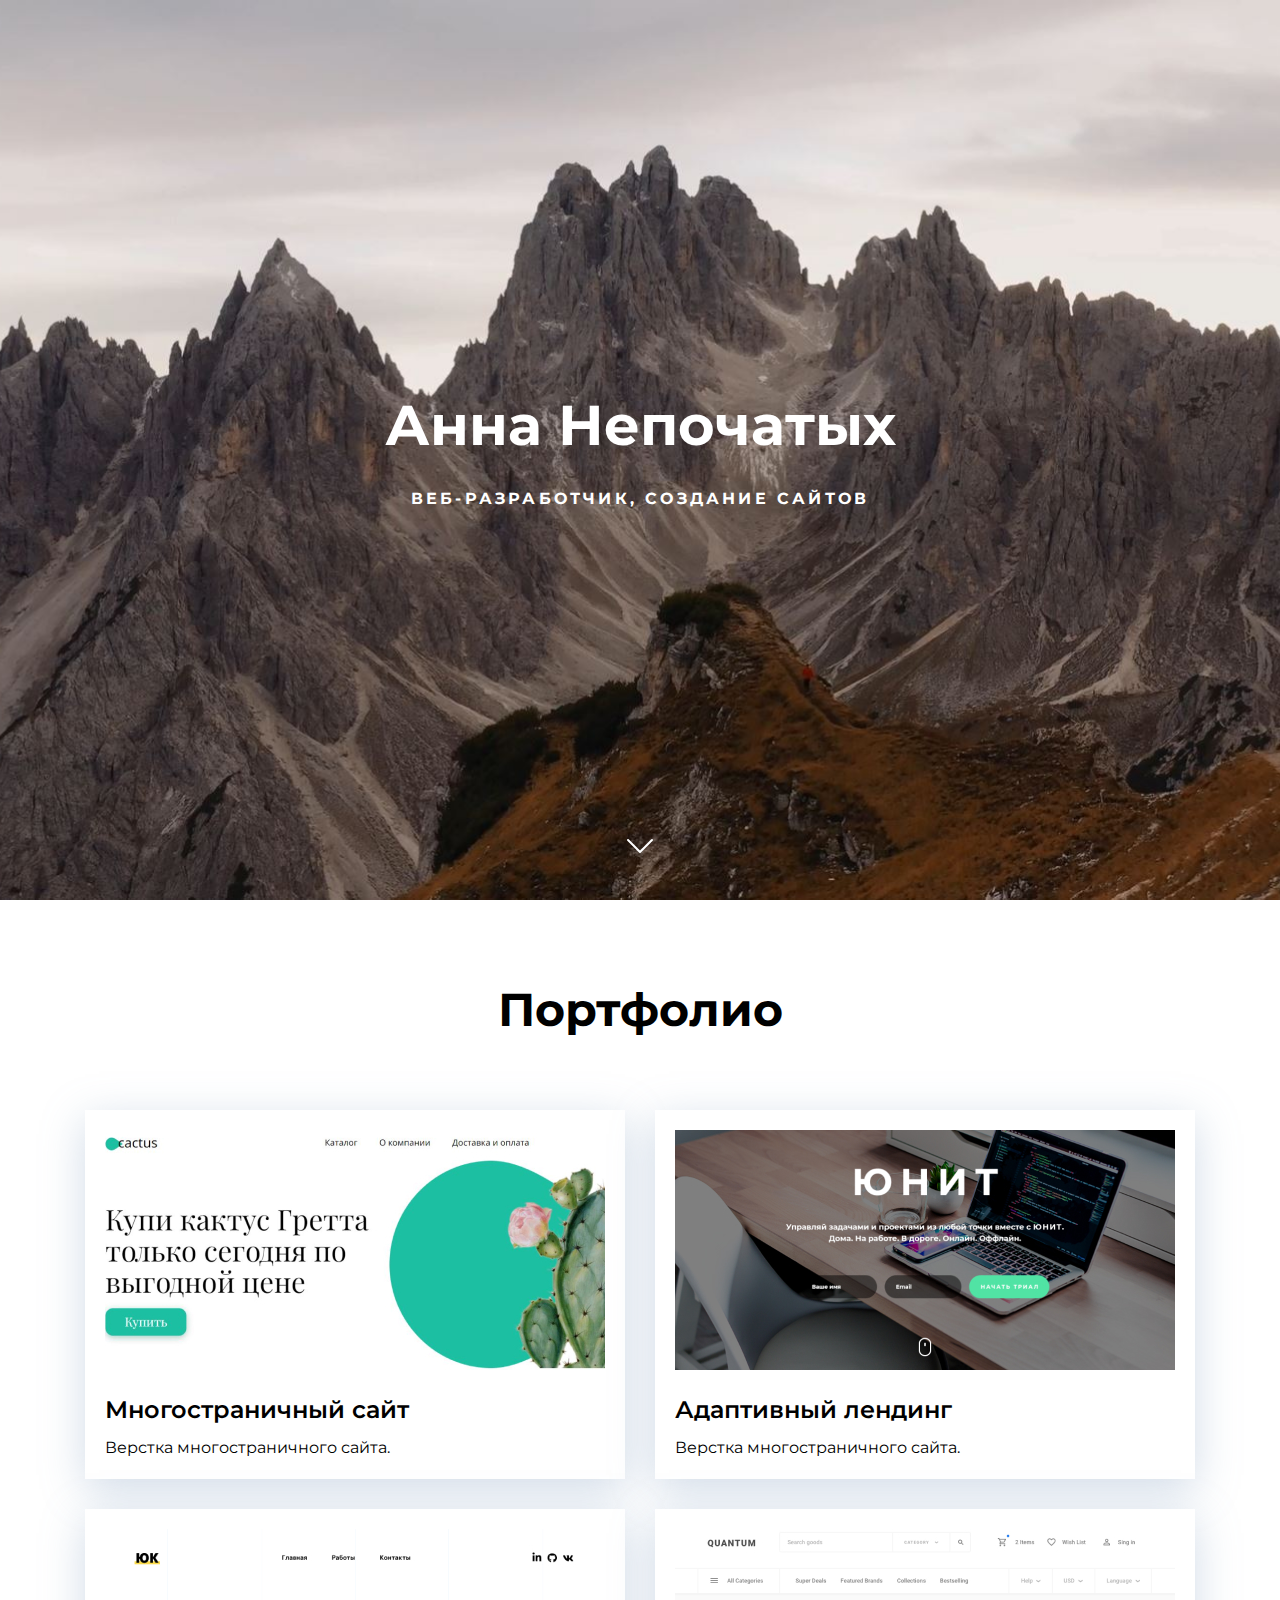
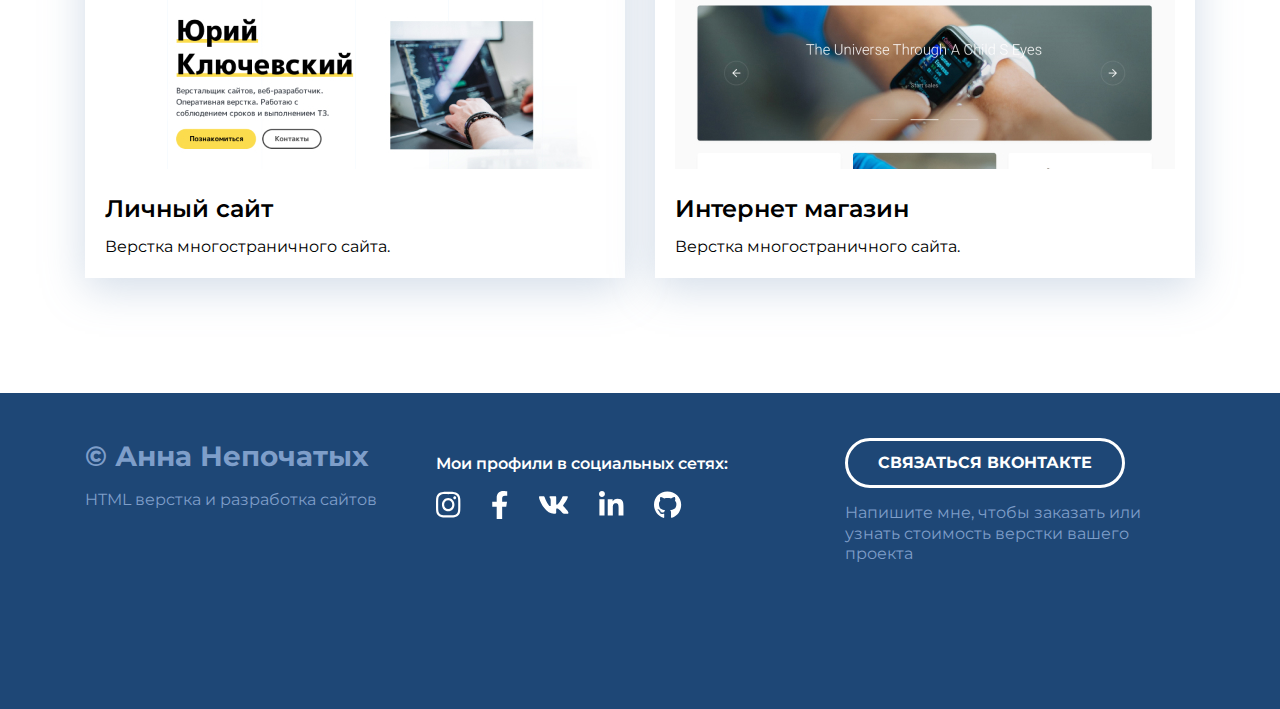
==== index.html @ 3bda2d3a "Add files via upload" ====
<!DOCTYPE html>
<html lang="ru">
<head>
    <meta charset="UTF-8">
    <meta http-equiv="X-UA-Compatible" content="IE=edge">
    <meta name="viewport" content="width=device-width, initial-scale=1.0">
    <link rel="stylesheet" href="./css/main.css">
    <link rel="stylesheet" href="./css/media.css">
    <link href="https://fonts.googleapis.com/css2?family=Montserrat:wght@400;600;700&display=swap" rel="stylesheet">
    <title>Сайт портфолио</title>
</head>
<body>
    <header class="header" id="header">
        <h1 class="header-title">Анна Непочатых</h1>
        <p class="header-subtitle">веб-разработчик, создание сайтов</p>
        <a href="#portfolio" class="header-arrow">
            <img src="./img/icons/chevron-down.svg" alt="Arrow">
        </a>
    </header>

    <main>
        <section class="portfolio" id="portfolio">
            <div class="container">
                <h2 class="portfolio-header">Портфолио</h2>
                <div class="portfolio-cards-wrapper">
                    <div class="card">
                        <a class="card-link" href="cactus-shop.html">
                            <img class="card-img" src="./img/portfolio/cactus-shop.jpg" alt="Многостраничный сайт">
                            <h3 class="card-title">Многостраничный сайт</h3>
                            <p>Верстка многостраничного сайта.</p>
                        </a>
                    </div>
    
                    <div class="card">
                        <a class="card-link" href="cactus-shop.html">
                            <img class="card-img" src="./img/portfolio/unit.jpg" alt="Адаптивный лендинг">
                            <h3 class="card-title">Адаптивный лендинг</h3>
                            <p>Верстка многостраничного сайта.</p>
                        </a>
                    </div>
    
                    <div class="card">
                        <a class="card-link" href="cactus-shop.html">
                            <img class="card-img" src="./img/portfolio/portfolio.jpg" alt="Личный сайт">
                            <h3 class="card-title">Личный сайт</h3>
                            <p>Верстка многостраничного сайта.</p>
                        </a>
                    </div>
    
                    <div class="card">
                        <a class="card-link" href="cactus-shop.html">
                            <img class="card-img" src="./img/portfolio/quantum.jpg" alt="Интернет магазин">
                            <h3 class="card-title">Интернет магазин</h3>
                            <p>Верстка многостраничного сайта.</p>
                        </a>
                    </div> 
                </div>
            </div>
        </section>
    </main>

    <footer class="footer">
        <div class="container">
            <div class="footer-row">
                <div class="footer-copyright">
                    <div class="footer-copyright-name">© Анна Непочатых</div>
                    <p>HTML верстка и разработка сайтов</p>
                </div>

                <div class="footer-icons footer-col">
                    <p>Мои профили в социальных сетях:</p>
                    <div class="footer-icons-row">
                        <a href="#">
                            <img src="./img/icons/insta.svg" alt="">
                        </a>
                        <a href="#">
                            <img src="./img/icons/facebook.svg" alt="">
                        </a>
                        <a href="#">
                            <img src="./img/icons/vk.svg" alt="">
                        </a>
                        <a href="#">
                            <img src="./img/icons/in.svg" alt="">
                        </a>
                        <a href="#">
                            <img src="./img/icons/git.svg" alt="">
                        </a>
                    </div>
                </div>

                <div class="footer-contacts footer-col">
                    <a href="#" class="footer-button">
                        Связаться Вконтакте
                    </a>
                    <p>Напишите мне, чтобы заказать или узнать стоимость верстки вашего проекта</p>
                </div>
            </div>
        </div>
    </footer>

    <!-- Библиотеки и плагины -->
    <script src="./libs/jquery/jquery-3.6.1.min.js"></script>
    <script src="./libs/vide/jquery.vide.js"></script>

    <!-- Собственные скрипты -->
    <script src="./js/main.js"></script>
</body>
</html>
---- css/main.css ----
* {
    box-sizing: border-box;
}
html {
    scroll-behavior: smooth;
}

body {
    margin: 0;
    font-family: 'Montserrat', sans-serif;
    color: #000000;
}
img {
    max-width: 100%;
}

.container{
    max-width: 1140px;
    padding-left: 15px;
    padding-right: 15px;
    margin-left: auto;
    margin-right: auto;
}

.header {
    display: flex;
    position: relative;
    flex-direction: column; /* Выставляем flex-элементы в колонку, основная ось - Y */
    justify-content: center; /* Выравнивание по основной оси */
    align-items: center; /* Выравнивание по перечной оси - Х */

    width: 100%;
    height: 100vh;
    background-size: cover;
    background-position: center;
}

.header-title {
    margin: 0;
    margin-bottom: 25px;
    font-weight: 700;
    font-size: 56px;
    line-height: 130%;
    text-align: center;
    color: #FFFFFF;
}

.header-subtitle {
    margin: 0;
    font-weight: 700;
    font-size: 16px;
    line-height: 150%;
    text-align: center;
    letter-spacing: 0.2em;
    text-transform: uppercase;
    color: #FFFFFF;
}

.header-arrow {
    position: absolute;
    bottom: 30px;
    left: 50%;
    transform: translate(-50%, 0);
    width: 48px;
    height: 48px;
}

.portfolio {
    padding-top: 80px;
    padding-bottom: 115px;
}

.portfolio-header {
    margin: 0 0 70px;
    font-weight: 700;
    font-size: 46px;
    line-height: 130%;
    text-align: center;
    color: #000000;
}

.portfolio-cards-wrapper {
    display: flex;
    flex-wrap: wrap;
    justify-content: space-between;
    row-gap: 30px;
}

.card {
    max-width: 540px;
    background-color: #fff;
    box-shadow: 0px 10px 40px rgba(126, 155, 189, 0.35);
    transition: transform 0.2s ease-in;
}

.card:hover {
    transform: translateY(-15px);
}

.card p {
    margin: 0;
    font-size: 16px;
    line-height: 130%;
}

.card-link {
    padding: 20px;
    display: block;
    text-decoration: none;
    color: #000000;
    transition: color 0.2s ease-in;
}

.card-link:hover {
    color: rgb(39, 91, 236);
}

.card-img {
    margin-bottom: 20px;
}

.card-title {
    margin: 0;
    margin-bottom: 13px;
    font-weight: 600;
    font-size: 24px;
    line-height: 130%;
}

.footer {
    padding-top: 45px;
    padding-bottom: 129px;
    background: #1E4776;
    color: #fff;
}

.footer-row {
    display: flex;
    flex-direction: row;
    justify-content: space-between;
}

.footer-col {
    max-width: 350px;
    flex-grow: 1;
}

.footer-copyright {
    color: #7E9EC9;
    line-height: 1.3;
}

.footer-copyright-name {
    font-weight: 700;
    font-size: 28px;
    margin-bottom: 15px;
}

.footer-copyright-name p {
    margin: 0;
    margin-bottom: 15px;
    font-size: 16px;
    font-weight: 600;
}

.footer-icons p {
    font-weight: 600;
    font-size: 16px;
    line-height: 1.3;
}

.footer-icons-row {
    display: flex;
    align-items: center;
}

.footer-icons-row > * + * {
    margin-left: 30px;
}

.footer-contacts p {
    margin: 15px 0;
    font-weight: 400;
    font-size: 16px;
    line-height: 1.3;
    color: #7E9EC9;
}

.footer-button {
    display: inline-block;
    height: 50px;
    padding-left: 30px;
    padding-right: 30px;

    border: 3px solid #FFFFFF;
    border-radius: 50px;

    color: #fff;
    line-height: 44px;
    font-weight: 700;
    font-size: 16px;
    text-transform: uppercase;
    text-decoration: none;
    transition: all 0.2s ease-in;
}

.footer-button:hover {
    background-color: #fff;
    color: #1E4776;
}

.project {
    padding: 80px 0 120px 0;
    text-align: center;
}

.project-header {
    margin: 0;
    margin-bottom: 40px;
    font-weight: 700;
    font-size: 46px;
    line-height: 1.3;
}

.project-img {
    margin-bottom: 69px;
}

.project-description {
    margin: 0 auto 60px;
    max-width: 730px;
}

.project-description p {
    margin-top: 0;
    margin-bottom: 15px;
    font-size: 16px;
    line-height: 1.5;
}

.project-btn-back {
    display: inline-block;
    height: 60px;
    padding-left: 30px;
    padding-right: 30px;

    border: 3px solid #275BEC;
    border-radius: 50px;

    color: #275BEC;
    font-weight: 700;
    font-size: 16px;
    line-height: 54px;
    text-transform: uppercase;
    text-decoration: none;
    transition: all 0.2s ease-in;
}

.project-btn-back:hover {
    background-color: #275BEC;
    color: #fff;
}
---- css/media.css ----
@media (max-width: 1140px) {
    .card {
        width: calc(50% - 15px);
    }
    .footer {
        padding-top: 40px;
        padding-bottom: 60px;
    }
    .footer-row {
        flex-direction: column-reverse;
        align-items: center;
        text-align: center;
    }
    .footer-col {
        margin-bottom: 50px;
    }
    .footer-col:first-child {
        margin-bottom: 0;
    }
}

@media (max-width: 760px) {
    .header-title {
        font-size: 32px;
    }
    .header-subtitle {
        font-size: 14px;
    }
    .portfolio {
        padding-top: 40px;
        padding-bottom: 60px;
    }
    .portfolio-header {
        font-size: 32px;
        margin-bottom: 30px;
    }
    .portfolio-cards-wrapper {
        justify-content: center;
    }
    .card {
        max-width: 530px;
        width: 100%;
    }
    .card-link {
        padding: 15px;
    }
    .card-img {
        margin-bottom: 10px;
    }
    .card-title {
        font-size: 18px;
        margin-bottom: 10px;
    }
    .card p {
        font-size: 14px;
    }
    .footer-copyright-name {
        font-size: 18px;
        margin-bottom: 5px;
    }
    .footer-copyright-name p {
        font-size: 14px;
    }
    .footer-icons p {
        font-size: 14px;
    }
    .footer-contacts p {
        font-size: 14px;
        margin: 0;
        margin-top: 15px;
    }

    .project {
        padding: 40px 0 60px;
    }
    .project-header {
        font-size: 28px;
        margin-bottom: 30px;
    }
    .project-img {
        margin-bottom: 20px;
    }
    .project-description {
        margin-bottom: 50px;
    }
    .project-btn-back {
        padding: 0 10px;
        width: 100%;
        max-width: 320px;
    }
}
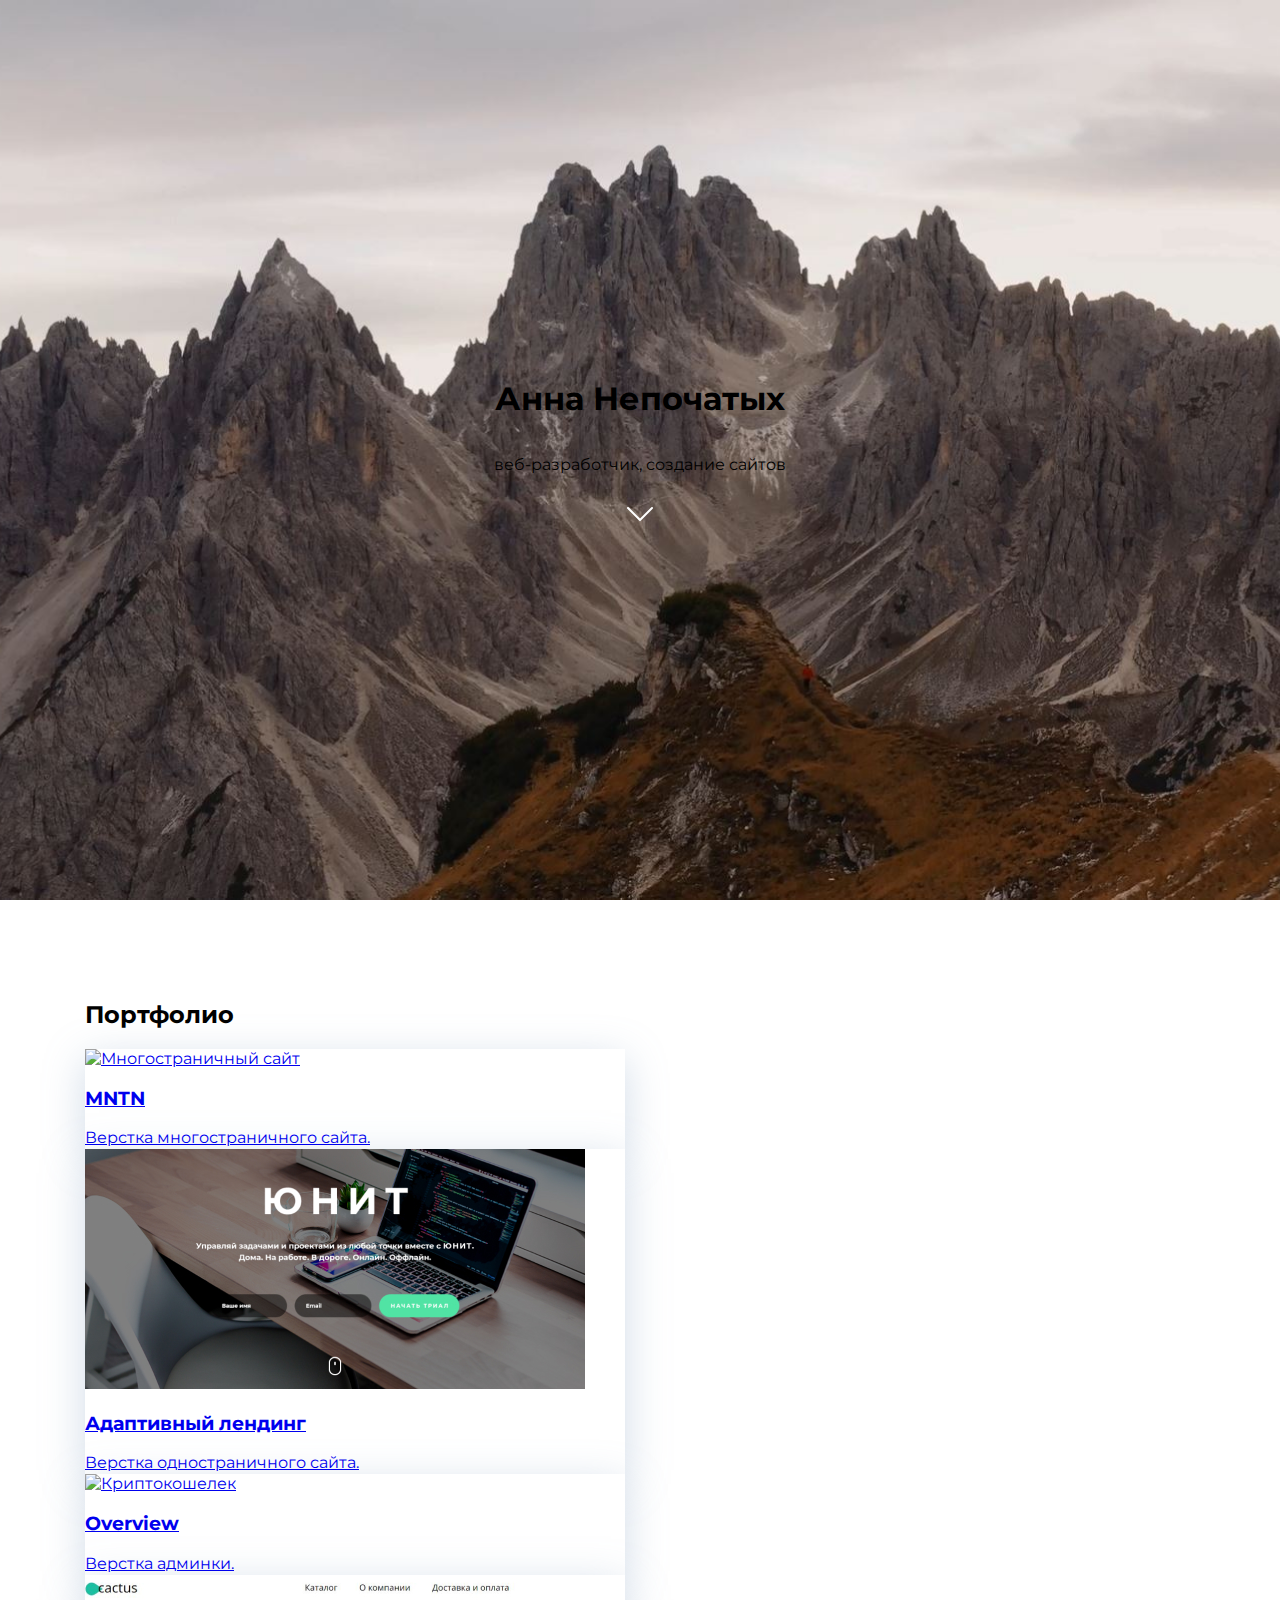
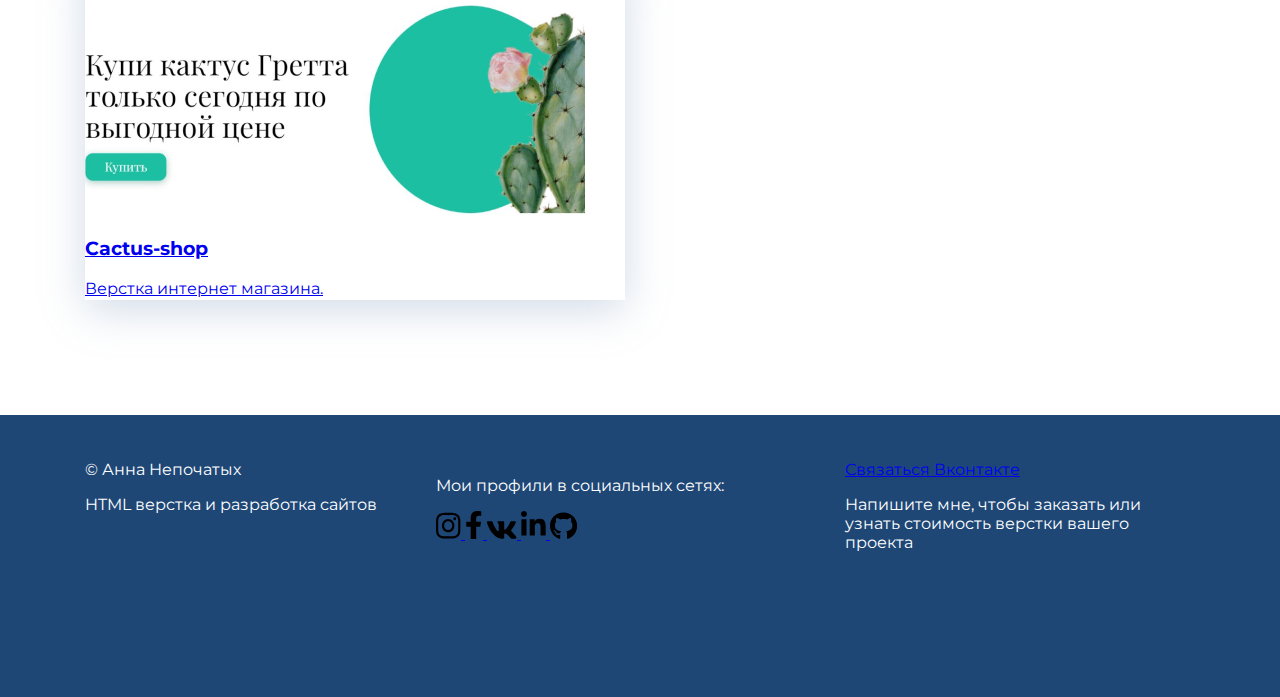
==== commit 1234b693: "Update index.html" ====
--- a/index.html
+++ b/index.html
@@ -9,11 +9,30 @@
     <link href="https://fonts.googleapis.com/css2?family=Montserrat:wght@400;600;700&display=swap" rel="stylesheet">
     <title>Сайт портфолио</title>
 </head>
-<body>
+<body class="page">
+
+    <svg style="display: none;" xmlns="http://www.w3.org/2000/svg">
+        <symbol id="insta" width="25" height="27" viewBox="0 0 25 27">
+            <path d="M12.2036 7.07137C8.74026 7.07137 5.9467 10.008 5.9467 13.6487C5.9467 17.2894 8.74026 20.226 12.2036 20.226C15.667 20.226 18.4605 17.2894 18.4605 13.6487C18.4605 10.008 15.667 7.07137 12.2036 7.07137ZM12.2036 17.9248C9.96551 17.9248 8.13581 16.0071 8.13581 13.6487C8.13581 11.2902 9.96006 9.37257 12.2036 9.37257C14.4472 9.37257 16.2714 11.2902 16.2714 13.6487C16.2714 16.0071 14.4417 17.9248 12.2036 17.9248ZM20.1759 6.80233C20.1759 7.65526 19.5224 8.33646 18.7165 8.33646C17.9051 8.33646 17.2571 7.64953 17.2571 6.80233C17.2571 5.95512 17.9105 5.26819 18.7165 5.26819C19.5224 5.26819 20.1759 5.95512 20.1759 6.80233ZM24.3199 8.35936C24.2274 6.3043 23.7808 4.48395 22.3487 2.98416C20.9219 1.48437 19.1902 1.01498 17.2353 0.911936C15.2204 0.791724 9.18135 0.791724 7.1665 0.911936C5.217 1.00925 3.48532 1.47865 2.05314 2.97844C0.620969 4.47823 0.179881 6.29858 0.0818609 8.35363C-0.0324953 10.4717 -0.0324953 16.82 0.0818609 18.938C0.174435 20.9931 0.620969 22.8134 2.05314 24.3132C3.48532 25.813 5.21155 26.2824 7.1665 26.3854C9.18135 26.5056 15.2204 26.5056 17.2353 26.3854C19.1902 26.2881 20.9219 25.8187 22.3487 24.3132C23.7754 22.8134 24.2219 20.9931 24.3199 18.938C24.4343 16.82 24.4343 10.4774 24.3199 8.35936ZM21.717 21.2106C21.2922 22.3326 20.4699 23.197 19.3972 23.6492C17.7907 24.3189 13.9789 24.1644 12.2036 24.1644C10.4284 24.1644 6.61106 24.3132 5.01007 23.6492C3.94274 23.2027 3.12047 22.3383 2.69027 21.2106C2.05314 19.5219 2.20017 15.5148 2.20017 13.6487C2.20017 11.7825 2.05859 7.76975 2.69027 6.08678C3.11502 4.9648 3.9373 4.10042 5.01007 3.64819C6.6165 2.97844 10.4284 3.133 12.2036 3.133C13.9789 3.133 17.7962 2.98416 19.3972 3.64819C20.4645 4.09469 21.2868 4.95907 21.717 6.08678C22.3541 7.77547 22.2071 11.7825 22.2071 13.6487C22.2071 15.5148 22.3541 19.5276 21.717 21.2106Z"/>
+        </symbol>
+        <symbol id="facebook" width="18" height="28" viewBox="0 0 18 28">
+            <path d="M15.2354 15.75L16.0115 10.6827H11.1589V7.3943C11.1589 6.00797 11.8368 4.65664 14.0101 4.65664H16.2162V0.342344C16.2162 0.342344 14.2143 0 12.3002 0C8.30387 0 5.69171 2.42703 5.69171 6.82063V10.6827H1.24951V15.75H5.69171V28H11.1589V15.75H15.2354Z"/>
+        </symbol>
+        <symbol id="vk" width="30" height="18" viewBox="0 0 30 18">
+            <path d="M28.7687 1.43672C28.9708 0.753125 28.7687 0.25 27.7965 0.25H24.5793C23.76 0.25 23.3831 0.682031 23.181 1.16328C23.181 1.16328 21.5423 5.16094 19.2264 7.75313C18.4781 8.50235 18.134 8.74297 17.7243 8.74297C17.5222 8.74297 17.2109 8.50234 17.2109 7.81875V1.43672C17.2109 0.616406 16.9815 0.25 16.3042 0.25H11.2462C10.7328 0.25 10.4269 0.632813 10.4269 0.988281C10.4269 1.76484 11.5849 1.94531 11.7051 4.13281V8.87969C11.7051 9.91875 11.5193 10.1102 11.1097 10.1102C10.0173 10.1102 7.36267 6.09609 5.78958 1.50234C5.47277 0.610938 5.16143 0.25 4.33665 0.25H1.11946C0.201825 0.25 0.0161133 0.682031 0.0161133 1.16328C0.0161133 2.01641 1.10854 6.25469 5.10135 11.8547C7.7614 15.6773 11.5084 17.75 14.9168 17.75C16.9651 17.75 17.2163 17.2906 17.2163 16.4977C17.2163 12.8445 17.0306 12.5 18.0575 12.5C18.5327 12.5 19.352 12.7406 21.2638 14.5836C23.4486 16.7711 23.8091 17.75 25.0326 17.75H28.2498C29.1675 17.75 29.6317 17.2906 29.3641 16.3828C28.7523 14.4742 24.6175 10.5477 24.4318 10.2852C23.9566 9.67266 24.0931 9.39922 24.4318 8.85235C24.4373 8.84688 28.3645 3.3125 28.7687 1.43672Z"/>
+        </symbol>
+        <symbol id="in" width="25" height="28" viewBox="0 0 25 28">
+            <path d="M5.52285 24.5004H0.40755V8.1434H5.52285V24.5004ZM2.96244 5.91215C1.32674 5.91215 0 4.56684 0 2.94262C1.17077e-08 2.16245 0.312114 1.41423 0.86768 0.862563C1.42325 0.310898 2.17676 0.000976562 2.96244 0.000976562C3.74813 0.000976562 4.50164 0.310898 5.05721 0.862563C5.61277 1.41423 5.92489 2.16245 5.92489 2.94262C5.92489 4.56684 4.5976 5.91215 2.96244 5.91215ZM24.6678 24.5004H19.5635V16.5379C19.5635 14.6403 19.5249 12.2067 16.9039 12.2067C14.2444 12.2067 13.8369 14.2684 13.8369 16.4012V24.5004H8.72707V8.1434H13.6331V10.3746H13.7047C14.3876 9.08949 16.0558 7.73324 18.5446 7.73324C23.7216 7.73324 24.6733 11.1184 24.6733 15.5153V24.5004H24.6678Z"/>
+        </symbol>
+        <symbol id="git" width="28" height="27" viewBox="0 0 28 27">
+            <path d="M9.08714 21.7328C9.08714 21.8422 8.96116 21.9297 8.80232 21.9297C8.62156 21.9461 8.49558 21.8586 8.49558 21.7328C8.49558 21.6234 8.62156 21.5359 8.78041 21.5359C8.94473 21.5195 9.08714 21.607 9.08714 21.7328ZM7.38365 21.4867C7.34531 21.5961 7.45486 21.7219 7.61918 21.7547C7.76159 21.8094 7.92592 21.7547 7.95878 21.6453C7.99165 21.5359 7.88758 21.4102 7.72325 21.3609C7.58084 21.3227 7.42199 21.3773 7.38365 21.4867ZM9.8047 21.3938C9.64585 21.432 9.5363 21.5359 9.55273 21.6617C9.56916 21.7711 9.71158 21.8422 9.8759 21.8039C10.0347 21.7656 10.1443 21.6617 10.1279 21.5523C10.1114 21.4484 9.96354 21.3773 9.8047 21.3938ZM13.4089 0.4375C5.81161 0.4375 0 6.19609 0 13.7812C0 19.8461 3.82328 25.0359 9.28433 26.8625C9.98545 26.9883 10.2319 26.5562 10.2319 26.2008C10.2319 25.8617 10.2155 23.9914 10.2155 22.843C10.2155 22.843 6.38127 23.6633 5.57608 21.2133C5.57608 21.2133 4.95164 19.6219 4.05334 19.2117C4.05334 19.2117 2.79899 18.3531 4.14098 18.3695C4.14098 18.3695 5.50487 18.4789 6.25529 19.7805C7.45485 21.8914 9.46509 21.2844 10.2484 20.9234C10.3744 20.0484 10.7304 19.4414 11.1248 19.0805C8.06286 18.7414 4.97356 18.2984 4.97356 13.0375C4.97356 11.5336 5.38984 10.7789 6.26624 9.81641C6.12383 9.46094 5.65824 7.99531 6.40866 6.10313C7.55345 5.74766 10.1881 7.57969 10.1881 7.57969C11.2836 7.27344 12.4613 7.11484 13.628 7.11484C14.7947 7.11484 15.9723 7.27344 17.0678 7.57969C17.0678 7.57969 19.7025 5.74219 20.8473 6.10313C21.5977 8.00078 21.1321 9.46094 20.9897 9.81641C21.8661 10.7844 22.4029 11.5391 22.4029 13.0375C22.4029 18.3148 19.1767 18.7359 16.1148 19.0805C16.6187 19.5125 17.0459 20.3328 17.0459 21.618C17.0459 23.4609 17.0295 25.7414 17.0295 26.1898C17.0295 26.5453 17.2815 26.9773 17.9771 26.8516C23.4546 25.0359 27.1683 19.8461 27.1683 13.7812C27.1683 6.19609 21.0061 0.4375 13.4089 0.4375ZM5.32411 19.2992C5.25291 19.3539 5.26934 19.4797 5.36246 19.5836C5.4501 19.6711 5.57608 19.7094 5.64729 19.6383C5.71849 19.5836 5.70206 19.4578 5.60894 19.3539C5.5213 19.2664 5.39532 19.2281 5.32411 19.2992ZM4.73255 18.8562C4.6942 18.9273 4.74898 19.0148 4.85853 19.0695C4.94617 19.1242 5.05572 19.1078 5.09406 19.0312C5.1324 18.9602 5.07763 18.8727 4.96808 18.818C4.85853 18.7852 4.77089 18.8016 4.73255 18.8562ZM6.50725 20.8031C6.41961 20.8742 6.45248 21.0383 6.57846 21.1422C6.70444 21.268 6.86329 21.2844 6.93449 21.1969C7.0057 21.1258 6.97284 20.9617 6.86329 20.8578C6.74278 20.732 6.57846 20.7156 6.50725 20.8031ZM5.88282 19.9992C5.79518 20.0539 5.79518 20.1961 5.88282 20.3219C5.97046 20.4477 6.11835 20.5023 6.18956 20.4477C6.2772 20.3766 6.2772 20.2344 6.18956 20.1086C6.11287 19.9828 5.97046 19.9281 5.88282 19.9992Z"/>
+        </symbol>
+    </svg>
+
     <header class="header" id="header">
-        <h1 class="header-title">Анна Непочатых</h1>
-        <p class="header-subtitle">веб-разработчик, создание сайтов</p>
-        <a href="#portfolio" class="header-arrow">
+        <h1 class="header__title">Анна Непочатых</h1>
+        <p class="header__subtitle">веб-разработчик, создание сайтов</p>
+        <a href="#portfolio" class="header__arrow">
             <img src="./img/icons/chevron-down.svg" alt="Arrow">
         </a>
     </header>
@@ -21,37 +40,37 @@
     <main>
         <section class="portfolio" id="portfolio">
             <div class="container">
-                <h2 class="portfolio-header">Портфолио</h2>
-                <div class="portfolio-cards-wrapper">
+                <h2 class="portfolio__header">Портфолио</h2>
+                <div class="portfolio__cards-wrapper">
                     <div class="card">
-                        <a class="card-link" href="cactus-shop.html">
-                            <img class="card-img" src="./img/portfolio/cactus-shop.jpg" alt="Многостраничный сайт">
-                            <h3 class="card-title">Многостраничный сайт</h3>
+                        <a class="card__link" href="https://anna-nepochatykh.github.io/MNTN/">
+                            <img class="card__link-img" src="./img/portfolio/mntn.jpg" alt="Многостраничный сайт">
+                            <h3 class="card__link-title">MNTN</h3>
                             <p>Верстка многостраничного сайта.</p>
                         </a>
                     </div>
     
                     <div class="card">
-                        <a class="card-link" href="cactus-shop.html">
-                            <img class="card-img" src="./img/portfolio/unit.jpg" alt="Адаптивный лендинг">
-                            <h3 class="card-title">Адаптивный лендинг</h3>
-                            <p>Верстка многостраничного сайта.</p>
+                        <a class="card__link" href="#">
+                            <img class="card__link-img" src="./img/portfolio/unit.jpg" alt="Адаптивный лендинг">
+                            <h3 class="card__link-title">Адаптивный лендинг</h3>
+                            <p>Верстка одностраничного сайта.</p>
                         </a>
                     </div>
     
                     <div class="card">
-                        <a class="card-link" href="cactus-shop.html">
-                            <img class="card-img" src="./img/portfolio/portfolio.jpg" alt="Личный сайт">
-                            <h3 class="card-title">Личный сайт</h3>
-                            <p>Верстка многостраничного сайта.</p>
+                        <a class="card__link" href="https://anna-nepochatykh.github.io/Crupto/">
+                            <img class="card__link-img" src="./img/portfolio/crypto.jpg" alt="Криптокошелек">
+                            <h3 class="card__link-title">Overview</h3>
+                            <p>Верстка админки.</p>
                         </a>
                     </div>
     
                     <div class="card">
-                        <a class="card-link" href="cactus-shop.html">
-                            <img class="card-img" src="./img/portfolio/quantum.jpg" alt="Интернет магазин">
-                            <h3 class="card-title">Интернет магазин</h3>
-                            <p>Верстка многостраничного сайта.</p>
+                        <a class="card__link" href="https://anna-nepochatykh.github.io/Cactus-shop/">
+                            <img class="card__link-img" src="./img/portfolio/cactus-shop.jpg" alt="Интернет магазин">
+                            <h3 class="card__link-title">Cactus-shop</h3>
+                            <p>Верстка интернет магазина.</p>
                         </a>
                     </div> 
                 </div>
@@ -62,34 +81,44 @@
     <footer class="footer">
         <div class="container">
             <div class="footer-row">
-                <div class="footer-copyright">
-                    <div class="footer-copyright-name">© Анна Непочатых</div>
+                <div class="footer__copyright">
+                    <div class="footer__copyright-name">© Анна Непочатых</div>
                     <p>HTML верстка и разработка сайтов</p>
                 </div>
 
-                <div class="footer-icons footer-col">
+                <div class="footer__icons footer-col">
                     <p>Мои профили в социальных сетях:</p>
-                    <div class="footer-icons-row">
+                    <div class="footer__icons-row">
                         <a href="#">
-                            <img src="./img/icons/insta.svg" alt="">
+                            <svg class="footer__socials-icons" width="25" height="27">
+                                <use href="#insta"></use>
+                            </svg>
                         </a>
                         <a href="#">
-                            <img src="./img/icons/facebook.svg" alt="">
+                            <svg class="footer__socials-icons" width="18" height="28">
+                                <use href="#facebook"></use>
+                            </svg>
+                        </a>
+                        <a href="https://vk.com/anechka10">
+                            <svg class="footer__socials-icons" width="30" height="18">
+                                <use href="#vk"></use>
+                            </svg>
                         </a>
                         <a href="#">
-                            <img src="./img/icons/vk.svg" alt="">
+                            <svg class="footer__socials-icons" width="25" height="28">
+                                <use href="#in"></use>
+                            </svg>
                         </a>
-                        <a href="#">
-                            <img src="./img/icons/in.svg" alt="">
-                        </a>
-                        <a href="#">
-                            <img src="./img/icons/git.svg" alt="">
+                        <a href="https://github.com/Anna-Nepochatykh?tab=repositories">
+                            <svg class="footer__socials-icons" width="28" height="27">
+                                <use href="#git"></use>
+                            </svg>
                         </a>
                     </div>
                 </div>
 
-                <div class="footer-contacts footer-col">
-                    <a href="#" class="footer-button">
+                <div class="footer__contacts footer-col">
+                    <a href="https://vk.com/anechka10" class="footer__button">
                         Связаться Вконтакте
                     </a>
                     <p>Напишите мне, чтобы заказать или узнать стоимость верстки вашего проекта</p>
@@ -105,4 +134,4 @@
     <!-- Собственные скрипты -->
     <script src="./js/main.js"></script>
 </body>
-</html>+</html>
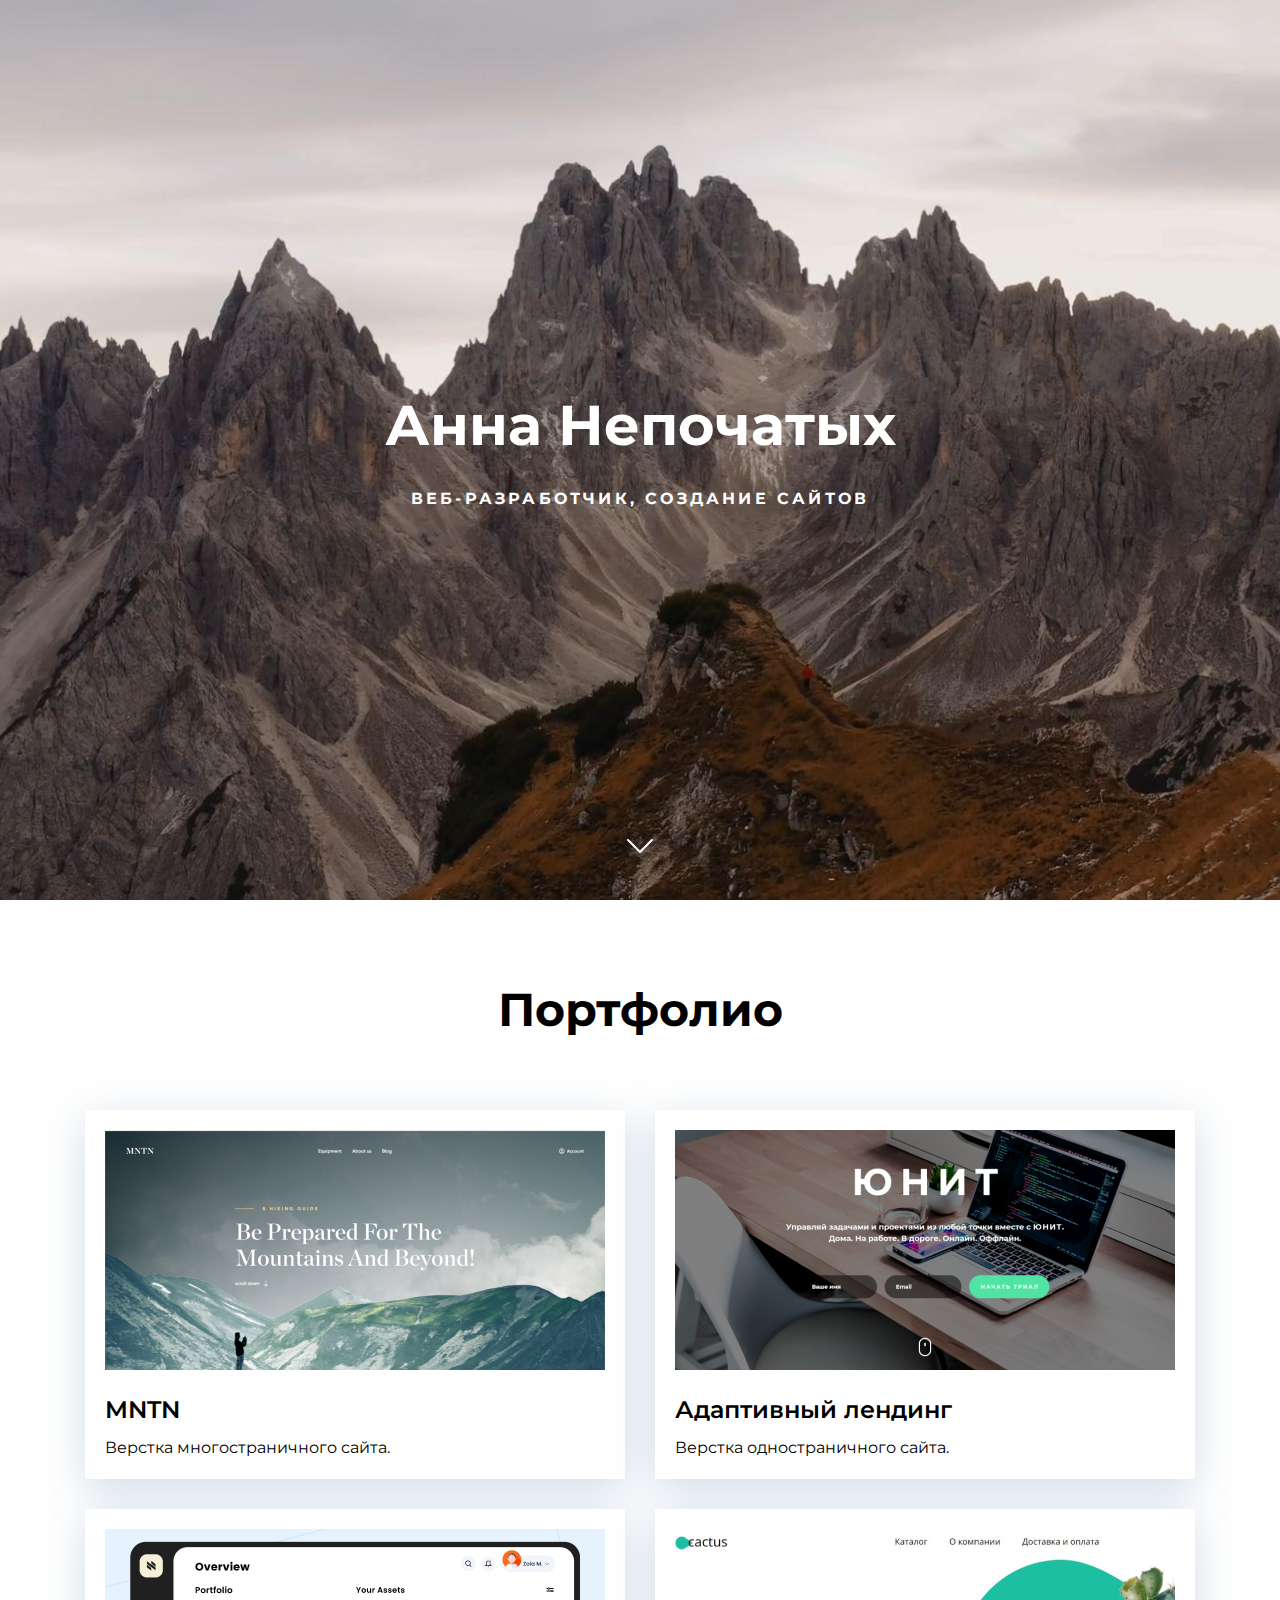
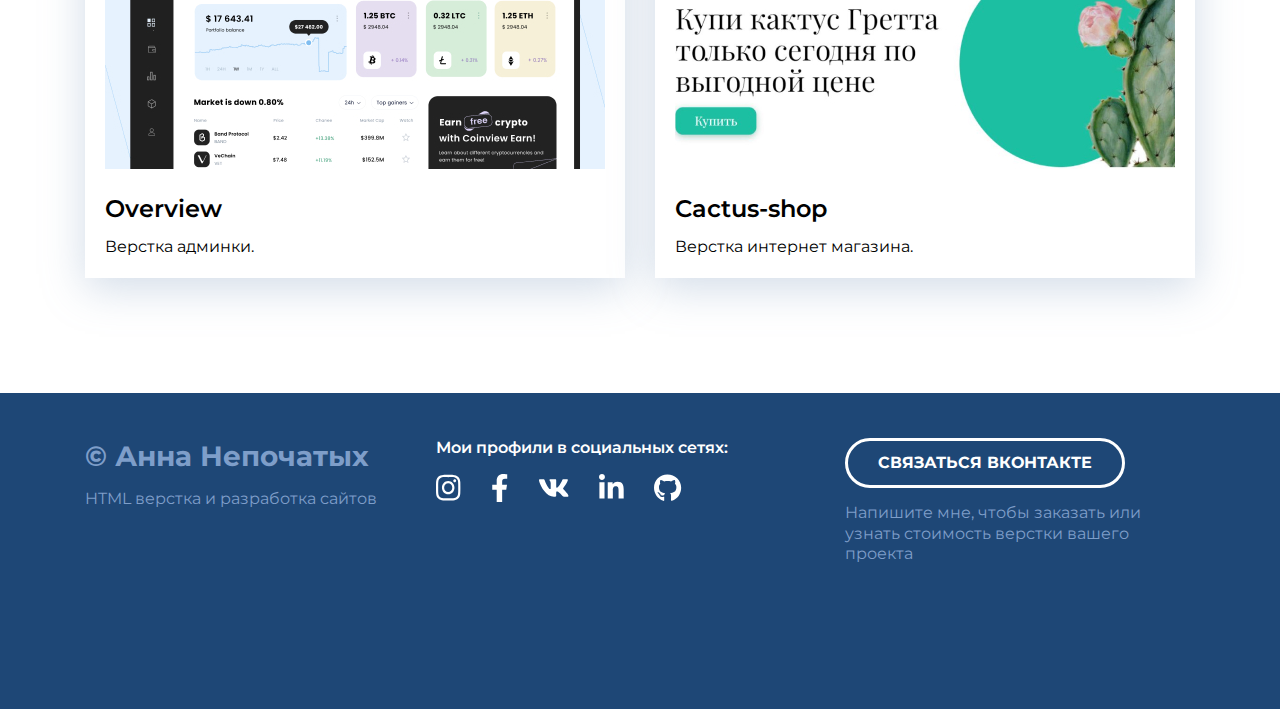
==== commit 923cc9a0: "Add files via upload" ====
--- a/index.html
+++ b/index.html
@@ -134,4 +134,4 @@
     <!-- Собственные скрипты -->
     <script src="./js/main.js"></script>
 </body>
-</html>
+</html>--- a/css/main.css
+++ b/css/main.css
@@ -1,262 +1,256 @@
-* {
-    box-sizing: border-box;
-}
+@charset "UTF-8";
+.card {
+  max-width: 540px;
+  background-color: #fff;
+  -webkit-box-shadow: 0px 10px 40px rgba(126, 155, 189, 0.35);
+          box-shadow: 0px 10px 40px rgba(126, 155, 189, 0.35);
+  -webkit-transition: -webkit-transform 0.2s ease-in;
+  transition: -webkit-transform 0.2s ease-in;
+  transition: transform 0.2s ease-in;
+  transition: transform 0.2s ease-in, -webkit-transform 0.2s ease-in;
+}
+.card:hover {
+  -webkit-transform: translateY(-15px);
+          transform: translateY(-15px);
+}
+.card p {
+  font-size: 16px;
+  line-height: 130%;
+}
+
+.card__link {
+  padding: 20px;
+  display: block;
+  text-decoration: none;
+  color: #000000;
+  -webkit-transition: color 0.2s ease-in;
+  transition: color 0.2s ease-in;
+}
+.card__link:hover {
+  color: #275bec;
+}
+
+.card__link-img {
+  margin-bottom: 20px;
+}
+
+.card__link-title {
+  margin-bottom: 13px;
+  font-weight: 600;
+  font-size: 24px;
+  line-height: 130%;
+}
+
+.footer {
+  padding-top: 45px;
+  padding-bottom: 129px;
+  background: #1E4776;
+  color: #fff;
+}
+
+.footer-row {
+  display: -webkit-box;
+  display: -ms-flexbox;
+  display: flex;
+  -webkit-box-orient: horizontal;
+  -webkit-box-direction: normal;
+      -ms-flex-direction: row;
+          flex-direction: row;
+  -webkit-box-pack: justify;
+      -ms-flex-pack: justify;
+          justify-content: space-between;
+}
+
+.footer-col {
+  max-width: 350px;
+  -webkit-box-flex: 1;
+      -ms-flex-positive: 1;
+          flex-grow: 1;
+}
+
+.footer__copyright {
+  color: #7E9EC9;
+  line-height: 1.3;
+}
+
+.footer__copyright-name {
+  font-weight: 700;
+  font-size: 28px;
+  margin-bottom: 15px;
+}
+.footer__copyright-name p {
+  font-size: 16px;
+  font-weight: 600;
+}
+
+.footer__icons p {
+  font-weight: 600;
+  font-size: 16px;
+  line-height: 1.3;
+}
+
+.footer__icons-row {
+  display: -webkit-box;
+  display: -ms-flexbox;
+  display: flex;
+  -webkit-box-align: center;
+      -ms-flex-align: center;
+          align-items: center;
+}
+.footer__icons-row > * + * {
+  margin-left: 30px;
+}
+
+.footer__socials-icons {
+  margin-top: 15px;
+  fill: #fff;
+  -webkit-transition: fill 0.2s ease-in;
+  transition: fill 0.2s ease-in;
+}
+.footer__socials-icons:hover {
+  fill: #7E9EC9;
+}
+
+.footer__contacts p {
+  margin: 15px 0;
+  font-weight: 400;
+  font-size: 16px;
+  line-height: 1.3;
+  color: #7E9EC9;
+}
+
+.footer__button {
+  display: inline-block;
+  height: 50px;
+  padding-left: 30px;
+  padding-right: 30px;
+  border: 3px solid #FFFFFF;
+  border-radius: 50px;
+  color: #fff;
+  line-height: 44px;
+  font-weight: 700;
+  font-size: 16px;
+  text-transform: uppercase;
+  text-decoration: none;
+  -webkit-transition: all 0.2s ease-in;
+  transition: all 0.2s ease-in;
+}
+.footer__button:hover {
+  background-color: #fff;
+  color: #1E4776;
+}
+
+.header {
+  display: -webkit-box;
+  display: -ms-flexbox;
+  display: flex;
+  position: relative;
+  -webkit-box-orient: vertical;
+  -webkit-box-direction: normal;
+      -ms-flex-direction: column;
+          flex-direction: column;
+  /* Выставляем flex-элементы в колонку, основная ось - Y */
+  -webkit-box-pack: center;
+      -ms-flex-pack: center;
+          justify-content: center;
+  /* Выравнивание по основной оси */
+  -webkit-box-align: center;
+      -ms-flex-align: center;
+          align-items: center;
+  /* Выравнивание по перечной оси - Х */
+  width: 100%;
+  height: 100vh;
+  background-size: cover;
+  background-position: center;
+}
+
+.header__title {
+  margin-bottom: 25px;
+  font-weight: 700;
+  font-size: 56px;
+  line-height: 130%;
+  text-align: center;
+  color: #FFFFFF;
+}
+
+.header__subtitle {
+  margin: 0;
+  font-weight: 700;
+  font-size: 16px;
+  line-height: 150%;
+  text-align: center;
+  letter-spacing: 0.2em;
+  text-transform: uppercase;
+  color: #FFFFFF;
+}
+
+.header__arrow {
+  position: absolute;
+  bottom: 30px;
+  left: 50%;
+  -webkit-transform: translate(-50%, 0);
+          transform: translate(-50%, 0);
+  width: 48px;
+  height: 48px;
+}
+
+*, *::after, *::before {
+  -webkit-box-sizing: border-box;
+          box-sizing: border-box;
+  padding: 0;
+  margin: 0;
+}
+
 html {
-    scroll-behavior: smooth;
+  scroll-behavior: smooth;
 }
 
 body {
-    margin: 0;
-    font-family: 'Montserrat', sans-serif;
-    color: #000000;
-}
+  margin: 0;
+  font-family: 'Montserrat', sans-serif;
+  color: #000000;
+}
+
+h1, h2, h3, h4, h5, h6, p {
+  margin: 0;
+}
+
 img {
-    max-width: 100%;
-}
-
-.container{
-    max-width: 1140px;
-    padding-left: 15px;
-    padding-right: 15px;
-    margin-left: auto;
-    margin-right: auto;
-}
-
-.header {
-    display: flex;
-    position: relative;
-    flex-direction: column; /* Выставляем flex-элементы в колонку, основная ось - Y */
-    justify-content: center; /* Выравнивание по основной оси */
-    align-items: center; /* Выравнивание по перечной оси - Х */
-
-    width: 100%;
-    height: 100vh;
-    background-size: cover;
-    background-position: center;
-}
-
-.header-title {
-    margin: 0;
-    margin-bottom: 25px;
-    font-weight: 700;
-    font-size: 56px;
-    line-height: 130%;
-    text-align: center;
-    color: #FFFFFF;
-}
-
-.header-subtitle {
-    margin: 0;
-    font-weight: 700;
-    font-size: 16px;
-    line-height: 150%;
-    text-align: center;
-    letter-spacing: 0.2em;
-    text-transform: uppercase;
-    color: #FFFFFF;
-}
-
-.header-arrow {
-    position: absolute;
-    bottom: 30px;
-    left: 50%;
-    transform: translate(-50%, 0);
-    width: 48px;
-    height: 48px;
+  max-width: 100%;
+}
+
+.container {
+  max-width: 1140px;
+  padding-left: 15px;
+  padding-right: 15px;
+  margin-left: auto;
+  margin-right: auto;
 }
 
 .portfolio {
-    padding-top: 80px;
-    padding-bottom: 115px;
-}
-
-.portfolio-header {
-    margin: 0 0 70px;
-    font-weight: 700;
-    font-size: 46px;
-    line-height: 130%;
-    text-align: center;
-    color: #000000;
-}
-
-.portfolio-cards-wrapper {
-    display: flex;
-    flex-wrap: wrap;
-    justify-content: space-between;
-    row-gap: 30px;
-}
-
-.card {
-    max-width: 540px;
-    background-color: #fff;
-    box-shadow: 0px 10px 40px rgba(126, 155, 189, 0.35);
-    transition: transform 0.2s ease-in;
-}
-
-.card:hover {
-    transform: translateY(-15px);
-}
-
-.card p {
-    margin: 0;
-    font-size: 16px;
-    line-height: 130%;
-}
-
-.card-link {
-    padding: 20px;
-    display: block;
-    text-decoration: none;
-    color: #000000;
-    transition: color 0.2s ease-in;
-}
-
-.card-link:hover {
-    color: rgb(39, 91, 236);
-}
-
-.card-img {
-    margin-bottom: 20px;
-}
-
-.card-title {
-    margin: 0;
-    margin-bottom: 13px;
-    font-weight: 600;
-    font-size: 24px;
-    line-height: 130%;
-}
-
-.footer {
-    padding-top: 45px;
-    padding-bottom: 129px;
-    background: #1E4776;
-    color: #fff;
-}
-
-.footer-row {
-    display: flex;
-    flex-direction: row;
-    justify-content: space-between;
-}
-
-.footer-col {
-    max-width: 350px;
-    flex-grow: 1;
-}
-
-.footer-copyright {
-    color: #7E9EC9;
-    line-height: 1.3;
-}
-
-.footer-copyright-name {
-    font-weight: 700;
-    font-size: 28px;
-    margin-bottom: 15px;
-}
-
-.footer-copyright-name p {
-    margin: 0;
-    margin-bottom: 15px;
-    font-size: 16px;
-    font-weight: 600;
-}
-
-.footer-icons p {
-    font-weight: 600;
-    font-size: 16px;
-    line-height: 1.3;
-}
-
-.footer-icons-row {
-    display: flex;
-    align-items: center;
-}
-
-.footer-icons-row > * + * {
-    margin-left: 30px;
-}
-
-.footer-contacts p {
-    margin: 15px 0;
-    font-weight: 400;
-    font-size: 16px;
-    line-height: 1.3;
-    color: #7E9EC9;
-}
-
-.footer-button {
-    display: inline-block;
-    height: 50px;
-    padding-left: 30px;
-    padding-right: 30px;
-
-    border: 3px solid #FFFFFF;
-    border-radius: 50px;
-
-    color: #fff;
-    line-height: 44px;
-    font-weight: 700;
-    font-size: 16px;
-    text-transform: uppercase;
-    text-decoration: none;
-    transition: all 0.2s ease-in;
-}
-
-.footer-button:hover {
-    background-color: #fff;
-    color: #1E4776;
-}
-
-.project {
-    padding: 80px 0 120px 0;
-    text-align: center;
-}
-
-.project-header {
-    margin: 0;
-    margin-bottom: 40px;
-    font-weight: 700;
-    font-size: 46px;
-    line-height: 1.3;
-}
-
-.project-img {
-    margin-bottom: 69px;
-}
-
-.project-description {
-    margin: 0 auto 60px;
-    max-width: 730px;
-}
-
-.project-description p {
-    margin-top: 0;
-    margin-bottom: 15px;
-    font-size: 16px;
-    line-height: 1.5;
-}
-
-.project-btn-back {
-    display: inline-block;
-    height: 60px;
-    padding-left: 30px;
-    padding-right: 30px;
-
-    border: 3px solid #275BEC;
-    border-radius: 50px;
-
-    color: #275BEC;
-    font-weight: 700;
-    font-size: 16px;
-    line-height: 54px;
-    text-transform: uppercase;
-    text-decoration: none;
-    transition: all 0.2s ease-in;
-}
-
-.project-btn-back:hover {
-    background-color: #275BEC;
-    color: #fff;
-}+  padding-top: 80px;
+  padding-bottom: 115px;
+}
+
+.portfolio__header {
+  margin: 0 0 70px;
+  font-weight: 700;
+  font-size: 46px;
+  line-height: 130%;
+  text-align: center;
+  color: #000000;
+}
+
+.portfolio__cards-wrapper {
+  display: -webkit-box;
+  display: -ms-flexbox;
+  display: flex;
+  -ms-flex-wrap: wrap;
+      flex-wrap: wrap;
+  -webkit-box-pack: justify;
+      -ms-flex-pack: justify;
+          justify-content: space-between;
+  row-gap: 30px;
+}
+
+/*# sourceMappingURL=main.css.map */